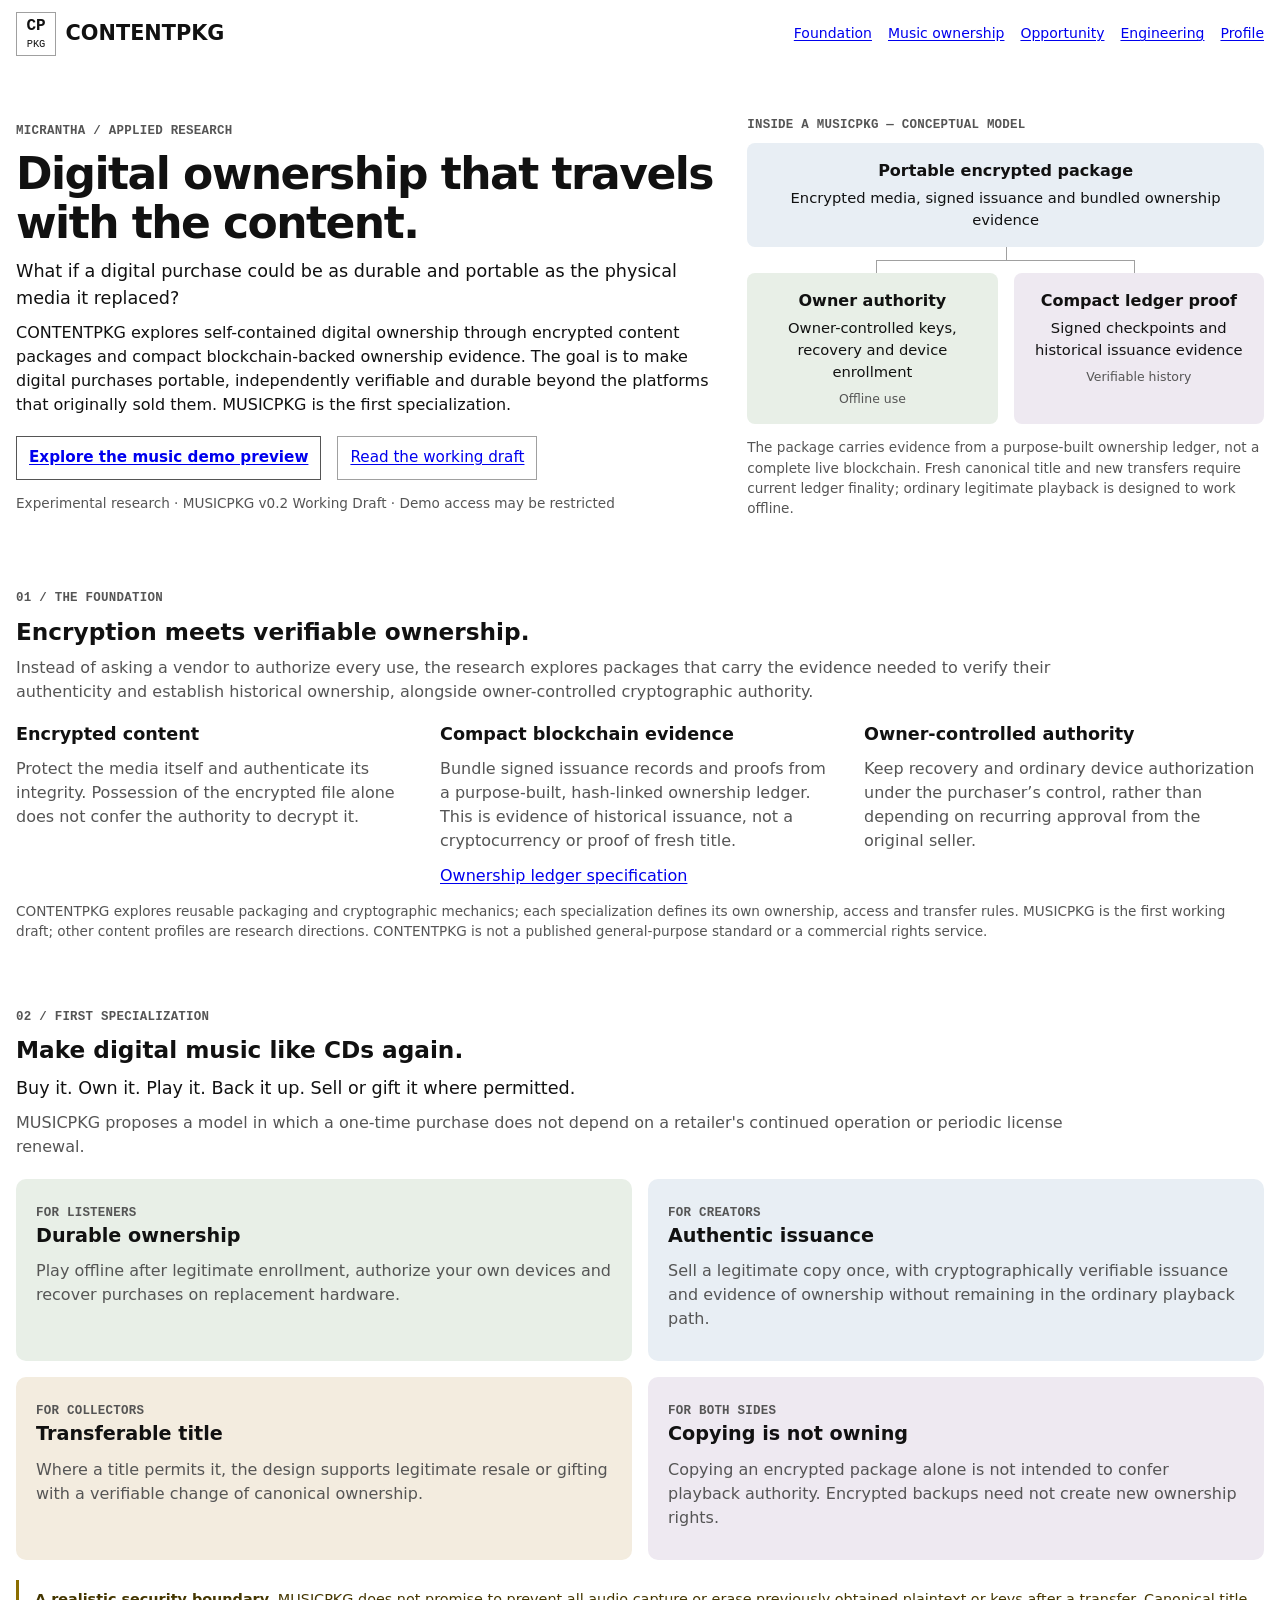
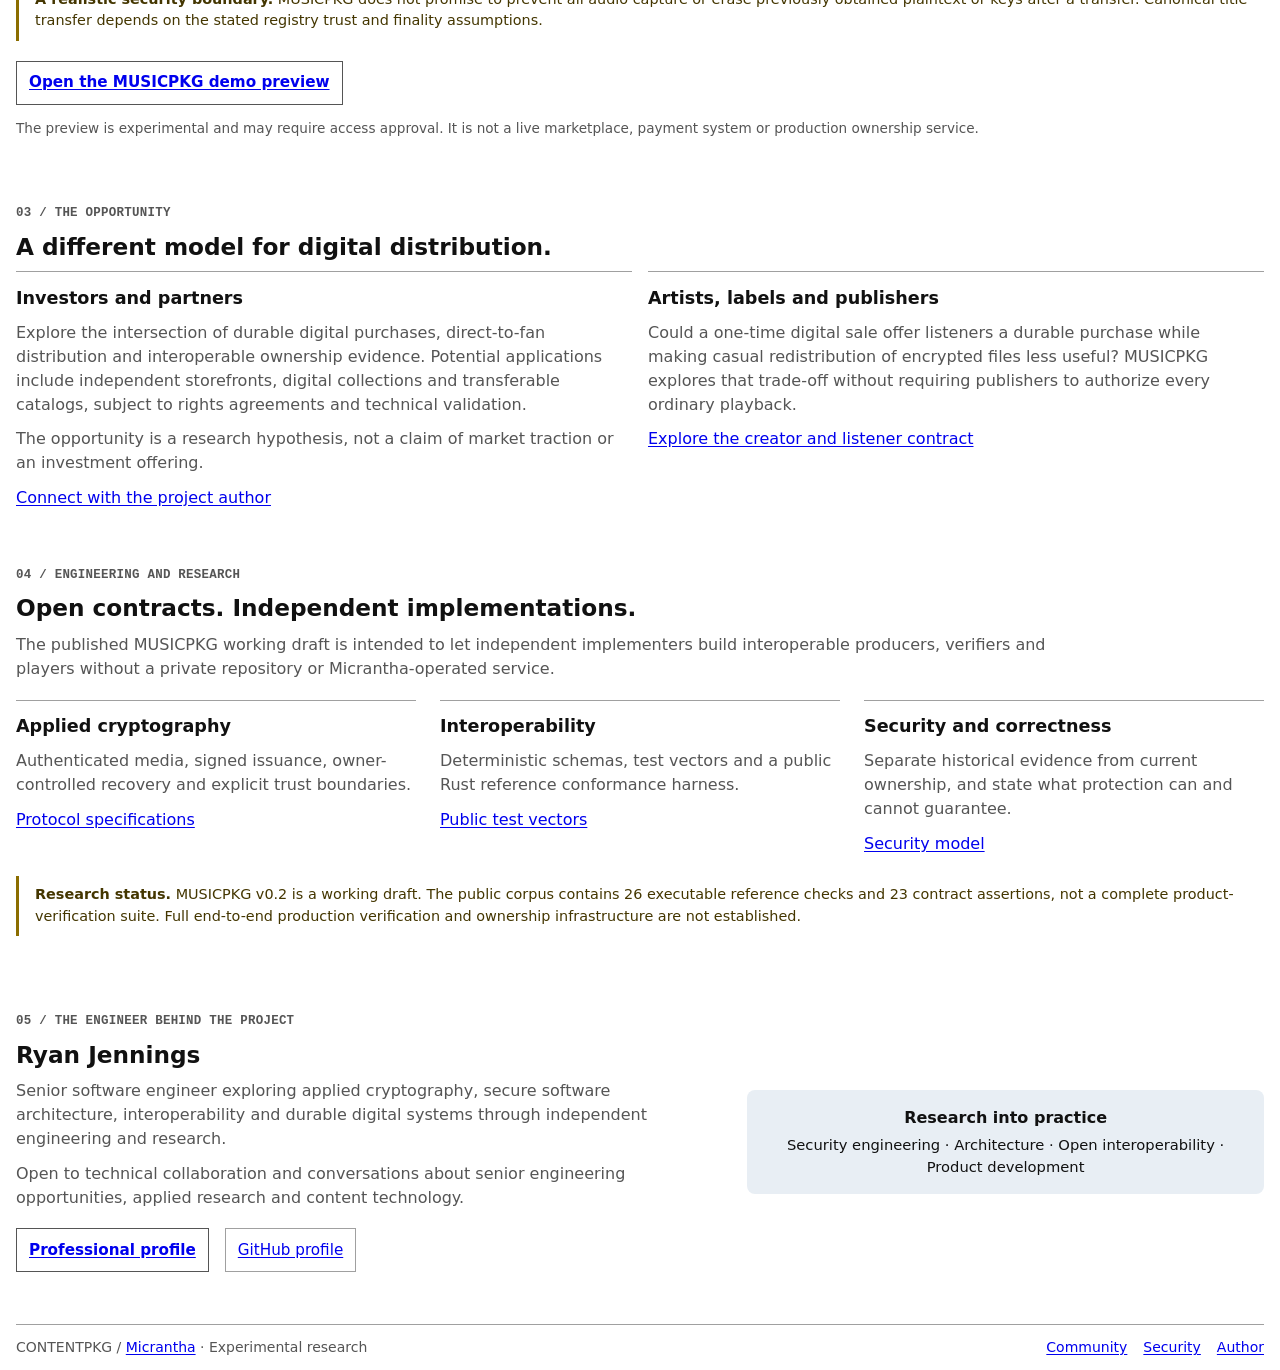
==== index.html @ 126565a9 "publish: stage exact CONTENTPKG landing page for GitHub Pages Source: 28c4b9bcbb12e19c3718804964c6e2" ====
<!doctype html>
<html lang="en" data-phyllotaxis-profile="utility" data-phyllotaxis-scheme="light">
<head>
  <!-- SPDX-License-Identifier: Apache-2.0 -->
  <meta charset="utf-8">
  <meta name="viewport" content="width=device-width, initial-scale=1">
  <meta name="theme-color" content="#ffffff">
  <meta name="description" content="CONTENTPKG explores self-contained digital ownership through encrypted content packages and compact blockchain-backed ownership evidence. MUSICPKG is its first specialization.">
  <title>CONTENTPKG — Digital ownership that travels with the content</title>
  <link rel="icon" href="favicon.svg" type="image/svg+xml">
  <link rel="stylesheet" href="style.css">
</head>
<body>
  <a class="skip" href="#main">Skip to content</a>
  <header class="wrap nav">
    <a class="brand" href="./"><span class="mark" aria-hidden="true">CP<small>PKG</small></span> CONTENTPKG</a>
    <nav aria-label="Main navigation">
      <a href="#foundation">Foundation</a>
      <a href="#music">Music ownership</a>
      <a href="#opportunity">Opportunity</a>
      <a href="#engineering">Engineering</a>
      <a href="https://ryanjennin.gs/">Profile</a>
    </nav>
  </header>
  <main id="main">
    <section class="wrap hero">
      <div>
        <p class="eyebrow">Micrantha / applied research</p>
        <h1>Digital ownership that travels with the content.</h1>
        <p class="lede">What if a digital purchase could be as durable and portable as the physical media it replaced?</p>
        <p>CONTENTPKG explores self-contained digital ownership through encrypted content packages and compact blockchain-backed ownership evidence. The goal is to make digital purchases portable, independently verifiable and durable beyond the platforms that originally sold them. MUSICPKG is the first specialization.</p>
        <div class="actions">
          <a class="button primary" href="https://demo.musicpkg.micrantha.com/">Explore the music demo preview</a>
          <a class="button" href="https://github.com/hackelia-micrantha/contentpkg-community">Read the working draft</a>
        </div>
        <p class="meta">Experimental research · MUSICPKG v0.2 Working Draft · Demo access may be restricted</p>
      </div>
      <figure class="model">
        <figcaption class="eyebrow">Inside a MUSICPKG — conceptual model</figcaption>
        <div class="node blue"><strong>Portable encrypted package</strong><span>Encrypted media, signed issuance and bundled ownership evidence</span></div>
        <div class="connector" aria-hidden="true"></div>
        <div class="model-pair">
          <div class="node green"><strong>Owner authority</strong><span>Owner-controlled keys, recovery and device enrollment</span><small>Offline use</small></div>
          <div class="node lilac"><strong>Compact ledger proof</strong><span>Signed checkpoints and historical issuance evidence</span><small>Verifiable history</small></div>
        </div>
        <p class="meta">The package carries evidence from a purpose-built ownership ledger, not a complete live blockchain. Fresh canonical title and new transfers require current ledger finality; ordinary legitimate playback is designed to work offline.</p>
      </figure>
    </section>
    <section class="wrap section" id="foundation">
      <p class="eyebrow">01 / The foundation</p>
      <h2>Encryption meets verifiable ownership.</h2>
      <p class="intro">Instead of asking a vendor to authorize every use, the research explores packages that carry the evidence needed to verify their authenticity and establish historical ownership, alongside owner-controlled cryptographic authority.</p>
      <div class="grid three">
        <article><h3>Encrypted content</h3><p>Protect the media itself and authenticate its integrity. Possession of the encrypted file alone does not confer the authority to decrypt it.</p></article>
        <article><h3>Compact blockchain evidence</h3><p>Bundle signed issuance records and proofs from a purpose-built, hash-linked ownership ledger. This is evidence of historical issuance, not a cryptocurrency or proof of fresh title.</p><a href="https://github.com/hackelia-micrantha/contentpkg-community/blob/main/spec/ledger-v0.2.md">Ownership ledger specification</a></article>
        <article><h3>Owner-controlled authority</h3><p>Keep recovery and ordinary device authorization under the purchaser’s control, rather than depending on recurring approval from the original seller.</p></article>
      </div>
      <p class="meta">CONTENTPKG explores reusable packaging and cryptographic mechanics; each specialization defines its own ownership, access and transfer rules. MUSICPKG is the first working draft; other content profiles are research directions. CONTENTPKG is not a published general-purpose standard or a commercial rights service.</p>
    </section>
    <section class="wrap section" id="music">
      <p class="eyebrow">02 / First specialization</p>
      <h2>Make digital music like CDs again.</h2>
      <p class="lede">Buy it. Own it. Play it. Back it up. Sell or gift it where permitted.</p>
      <p class="intro">MUSICPKG proposes a model in which a one-time purchase does not depend on a retailer's continued operation or periodic license renewal.</p>
      <div class="grid two">
        <article class="panel green"><span class="eyebrow">For listeners</span><h3>Durable ownership</h3><p>Play offline after legitimate enrollment, authorize your own devices and recover purchases on replacement hardware.</p></article>
        <article class="panel blue"><span class="eyebrow">For creators</span><h3>Authentic issuance</h3><p>Sell a legitimate copy once, with cryptographically verifiable issuance and evidence of ownership without remaining in the ordinary playback path.</p></article>
        <article class="panel sand"><span class="eyebrow">For collectors</span><h3>Transferable title</h3><p>Where a title permits it, the design supports legitimate resale or gifting with a verifiable change of canonical ownership.</p></article>
        <article class="panel lilac"><span class="eyebrow">For both sides</span><h3>Copying is not owning</h3><p>Copying an encrypted package alone is not intended to confer playback authority. Encrypted backups need not create new ownership rights.</p></article>
      </div>
      <div class="note"><strong>A realistic security boundary.</strong> MUSICPKG does not promise to prevent all audio capture or erase previously obtained plaintext or keys after a transfer. Canonical title transfer depends on the stated registry trust and finality assumptions.</div>
      <p><a class="button primary" href="https://demo.musicpkg.micrantha.com/">Open the MUSICPKG demo preview</a></p>
      <p class="meta">The preview is experimental and may require access approval. It is not a live marketplace, payment system or production ownership service.</p>
    </section>
    <section class="wrap section" id="opportunity">
      <p class="eyebrow">03 / The opportunity</p>
      <h2>A different model for digital distribution.</h2>
      <div class="grid two">
        <article class="edge"><h3>Investors and partners</h3><p>Explore the intersection of durable digital purchases, direct-to-fan distribution and interoperable ownership evidence. Potential applications include independent storefronts, digital collections and transferable catalogs, subject to rights agreements and technical validation.</p><p>The opportunity is a research hypothesis, not a claim of market traction or an investment offering.</p><a href="https://ryanjennin.gs/">Connect with the project author</a></article>
        <article class="edge"><h3>Artists, labels and publishers</h3><p>Could a one-time digital sale offer listeners a durable purchase while making casual redistribution of encrypted files less useful? MUSICPKG explores that trade-off without requiring publishers to authorize every ordinary playback.</p><a href="https://github.com/hackelia-micrantha/contentpkg-community/blob/main/PRODUCT.md">Explore the creator and listener contract</a></article>
      </div>
    </section>
    <section class="wrap section" id="engineering">
      <p class="eyebrow">04 / Engineering and research</p>
      <h2>Open contracts. Independent implementations.</h2>
      <p class="intro">The published MUSICPKG working draft is intended to let independent implementers build interoperable producers, verifiers and players without a private repository or Micrantha-operated service.</p>
      <div class="grid three">
        <article class="edge"><h3>Applied cryptography</h3><p>Authenticated media, signed issuance, owner-controlled recovery and explicit trust boundaries.</p><a href="https://github.com/hackelia-micrantha/contentpkg-community/tree/main/spec">Protocol specifications</a></article>
        <article class="edge"><h3>Interoperability</h3><p>Deterministic schemas, test vectors and a public Rust reference conformance harness.</p><a href="https://github.com/hackelia-micrantha/contentpkg-community/tree/main/test-vectors">Public test vectors</a></article>
        <article class="edge"><h3>Security and correctness</h3><p>Separate historical evidence from current ownership, and state what protection can and cannot guarantee.</p><a href="https://github.com/hackelia-micrantha/contentpkg-community/blob/main/SECURITY.md">Security model</a></article>
      </div>
      <div class="note"><strong>Research status.</strong> MUSICPKG v0.2 is a working draft. The public corpus contains 26 executable reference checks and 23 contract assertions, not a complete product-verification suite. Full end-to-end production verification and ownership infrastructure are not established.</div>
    </section>
    <section class="wrap section about" id="about">
      <div>
        <p class="eyebrow">05 / The engineer behind the project</p>
        <h2>Ryan Jennings</h2>
        <p>Senior software engineer exploring applied cryptography, secure software architecture, interoperability and durable digital systems through independent engineering and research.</p>
        <p>Open to technical collaboration and conversations about senior engineering opportunities, applied research and content technology.</p>
        <div class="actions"><a class="button primary" href="https://ryanjennin.gs/">Professional profile</a><a class="button" href="https://github.com/ryjen">GitHub profile</a></div>
      </div>
      <div class="node blue"><strong>Research into practice</strong><span>Security engineering · Architecture · Open interoperability · Product development</span></div>
    </section>
  </main>
  <footer class="wrap footer">
    <p>CONTENTPKG / <a href="https://micrantha.com/">Micrantha</a> · Experimental research</p>
    <nav aria-label="Footer navigation"><a href="https://github.com/hackelia-micrantha/contentpkg-community">Community</a><a href="https://github.com/hackelia-micrantha/contentpkg-community/blob/main/SECURITY.md">Security</a><a href="https://ryanjennin.gs/">Author</a></nav>
  </footer>
</body>
</html>
---- style.css ----
/* SPDX-License-Identifier: Apache-2.0 */
:root {
  color-scheme: light;
  --canvas: #fff;
  --ink: #111;
  --muted: #555;
  --border: #a0a0a0;
  --link: #0000ee;
  --visited: #551a8b;
  --green: #e8efe7;
  --blue: #e8eef4;
  --sand: #f3ecdf;
  --lilac: #eee9f1;
  font-family: system-ui, -apple-system, BlinkMacSystemFont, "Segoe UI", sans-serif;
  line-height: 1.5;
  color: var(--ink);
  background: var(--canvas);
}
* { box-sizing: border-box; }
body { margin: 0; }
a { color: var(--link); text-underline-offset: .15em; overflow-wrap: anywhere; }
a:visited { color: var(--visited); }
a:hover { text-decoration-thickness: 2px; }
a:focus-visible { outline: 3px solid var(--ink); outline-offset: 3px; }
.skip { position: absolute; top: .5rem; left: 1rem; padding: .5rem; background: var(--canvas); transform: translateY(-200%); }
.skip:focus { transform: none; }
.wrap { width: min(82rem, calc(100% - 2rem)); margin-inline: auto; }
.nav, .footer { display: flex; align-items: center; justify-content: space-between; flex-wrap: wrap; gap: .8rem 1.5rem; padding-block: .75rem; }
nav, .actions { display: flex; flex-wrap: wrap; gap: .65rem 1rem; align-items: center; }
nav { font-size: .875rem; }
.brand { display: inline-flex; gap: .6rem; align-items: center; font-size: 1.3rem; font-weight: 700; color: var(--ink); text-decoration: none; }
.brand:visited { color: var(--ink); }
.mark { border: 1px solid var(--border); padding: .3rem; text-align: center; min-width: 2.5rem; font: 700 1rem/1.1 ui-monospace, monospace; }
.mark small { display: block; font-size: .65rem; font-weight: 400; margin-top: .2rem; }
.hero, .about { display: grid; grid-template-columns: minmax(0, 1.15fr) minmax(0, .85fr); align-items: center; gap: 2rem; }
.hero { padding-block: 3rem 2rem; }
.section { padding-block: 1.75rem; }
h1, h2, h3, p { margin: 0 0 .65rem; }
h1 { font-size: clamp(1.75rem, 4vw, 2.75rem); line-height: 1.12; letter-spacing: -.035em; }
h2 { font-size: 1.45rem; line-height: 1.25; }
h3 { font-size: 1.1rem; line-height: 1.35; }
.eyebrow { font: 600 .78rem/1.5 ui-monospace, SFMono-Regular, Menlo, monospace; text-transform: uppercase; color: var(--muted); margin-bottom: .55rem; letter-spacing: .02em; }
.lede { font-size: 1.1rem; max-width: 44rem; }
.intro { color: var(--muted); max-width: 66rem; margin-bottom: 1.2rem; }
.meta { color: var(--muted); font-size: .85rem; margin-top: .8rem; }
.actions { margin-top: 1.15rem; }
.button { display: inline-flex; align-items: center; min-height: 44px; border: 1px solid var(--border); background: var(--canvas); padding: .4rem .75rem; font-size: .95rem; }
.primary { border-color: var(--muted); font-weight: 700; }
.model { margin: 0; min-width: 0; }
.node { text-align: center; padding: 1rem .7rem; border-radius: 8px; overflow-wrap: anywhere; }
.node strong, .node span, .node small { display: block; }
.node span { margin-top: .25rem; font-size: .92rem; }
.node small { margin-top: .4rem; color: var(--muted); font-size: .78rem; }
.connector { height: 1.6rem; position: relative; }
.connector::before { content: ""; position: absolute; left: 50%; height: 50%; border-left: 1px solid var(--border); }
.connector::after { content: ""; position: absolute; top: 50%; bottom: 0; left: 25%; right: 25%; border: 1px solid var(--border); border-bottom: 0; }
.model-pair, .grid { display: grid; gap: 1rem; }
.model-pair, .two { grid-template-columns: repeat(2, minmax(0, 1fr)); }
.three { grid-template-columns: repeat(3, minmax(0, 1fr)); gap: 1.5rem; }
.grid article { min-width: 0; }
.grid p, .about p { color: var(--muted); }
.green { background: var(--green); }
.blue { background: var(--blue); }
.sand { background: var(--sand); }
.lilac { background: var(--lilac); }
.panel { padding: 1.25rem; border-radius: 10px; }
.panel h3 { font-size: 1.2rem; }
.edge { border-top: 1px solid var(--border); padding-top: .9rem; }
.note { border-left: 3px solid #8b6d00; padding: .55rem 1rem; margin: 1.25rem 0; color: #443600; font-size: .9rem; }
.footer { border-top: 1px solid var(--border); font-size: .875rem; color: var(--muted); margin-top: 1.5rem; }
.footer p { margin: 0; }
@media (max-width: 760px) {
  .hero, .about, .three, .two { grid-template-columns: 1fr; }
  .hero { padding-block: 1.75rem; gap: 1.25rem; }
  .section { padding-block: 1.2rem; }
  .nav { align-items: flex-start; }
}
@media (max-width: 340px) {
  .model-pair { grid-template-columns: 1fr; }
  .connector { display: none; }
}
@media (forced-colors: active) {
  .node, .panel { border: 1px solid CanvasText; }
}
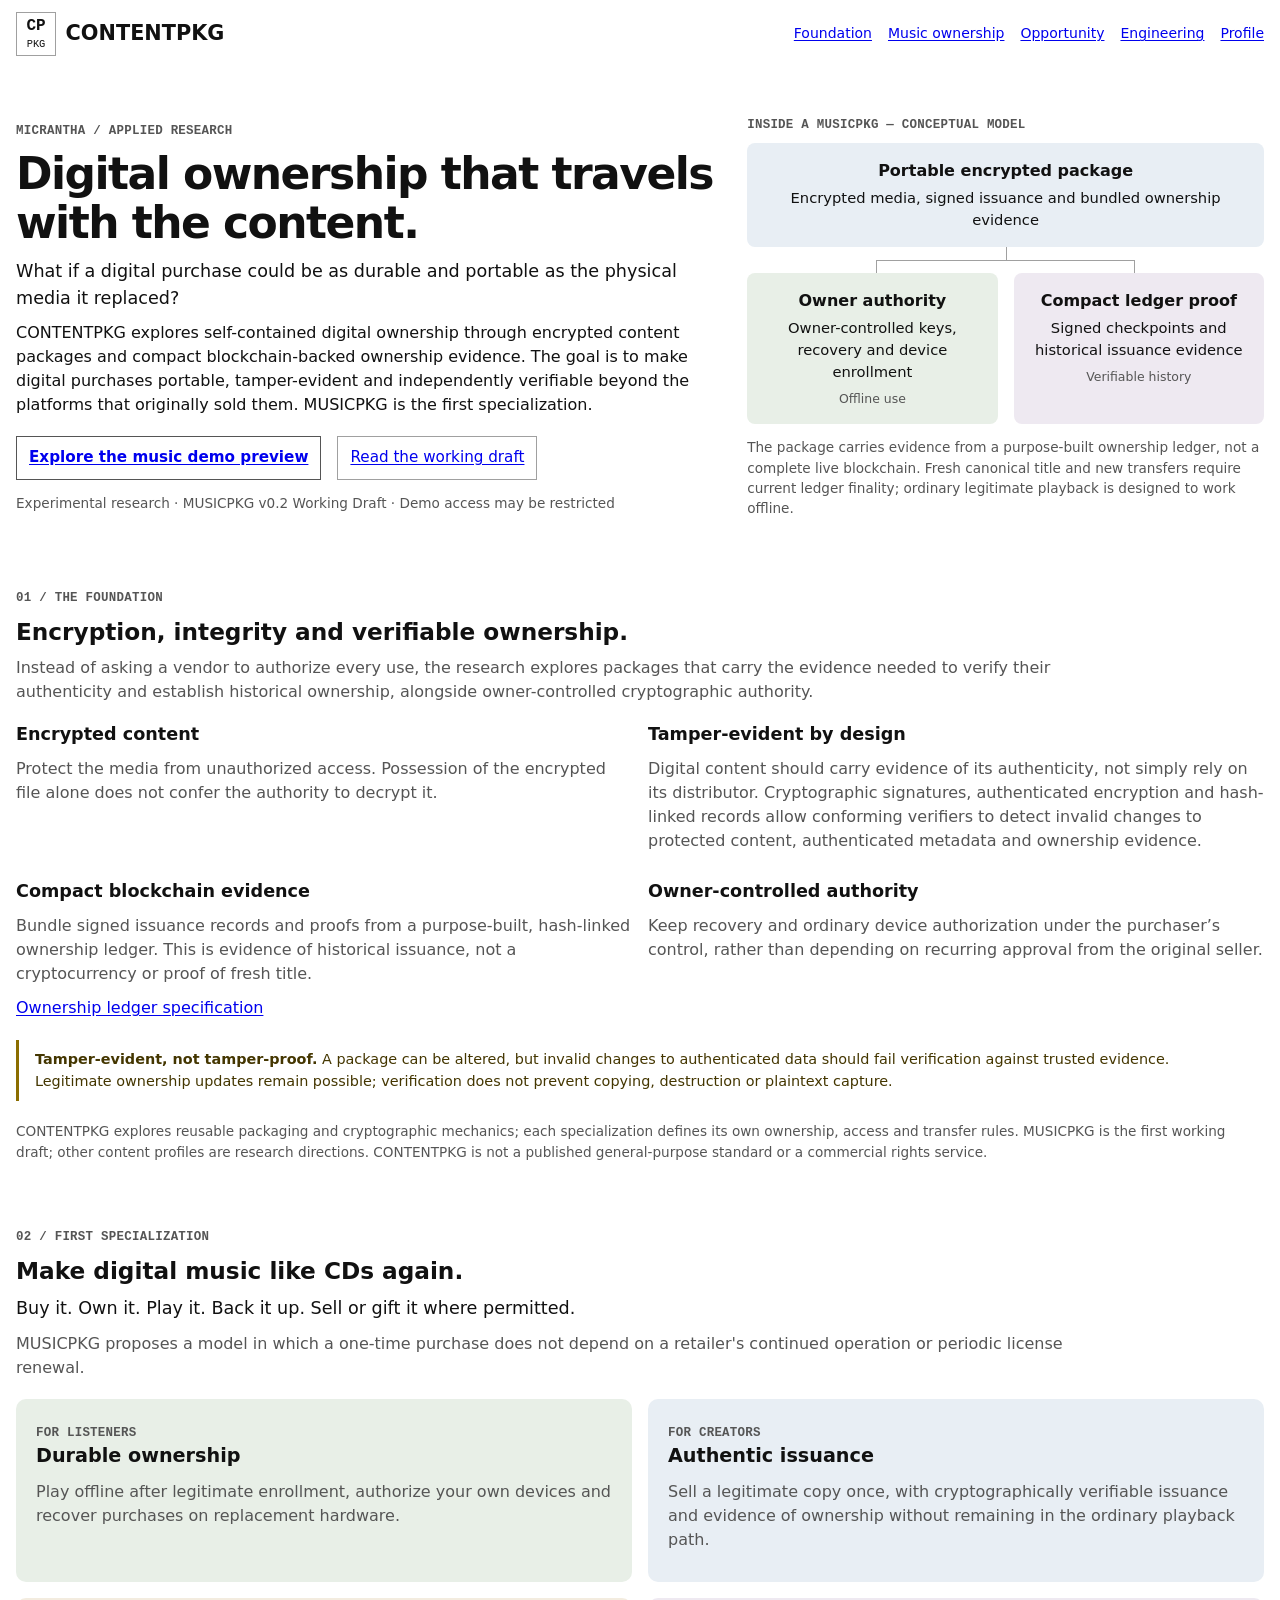
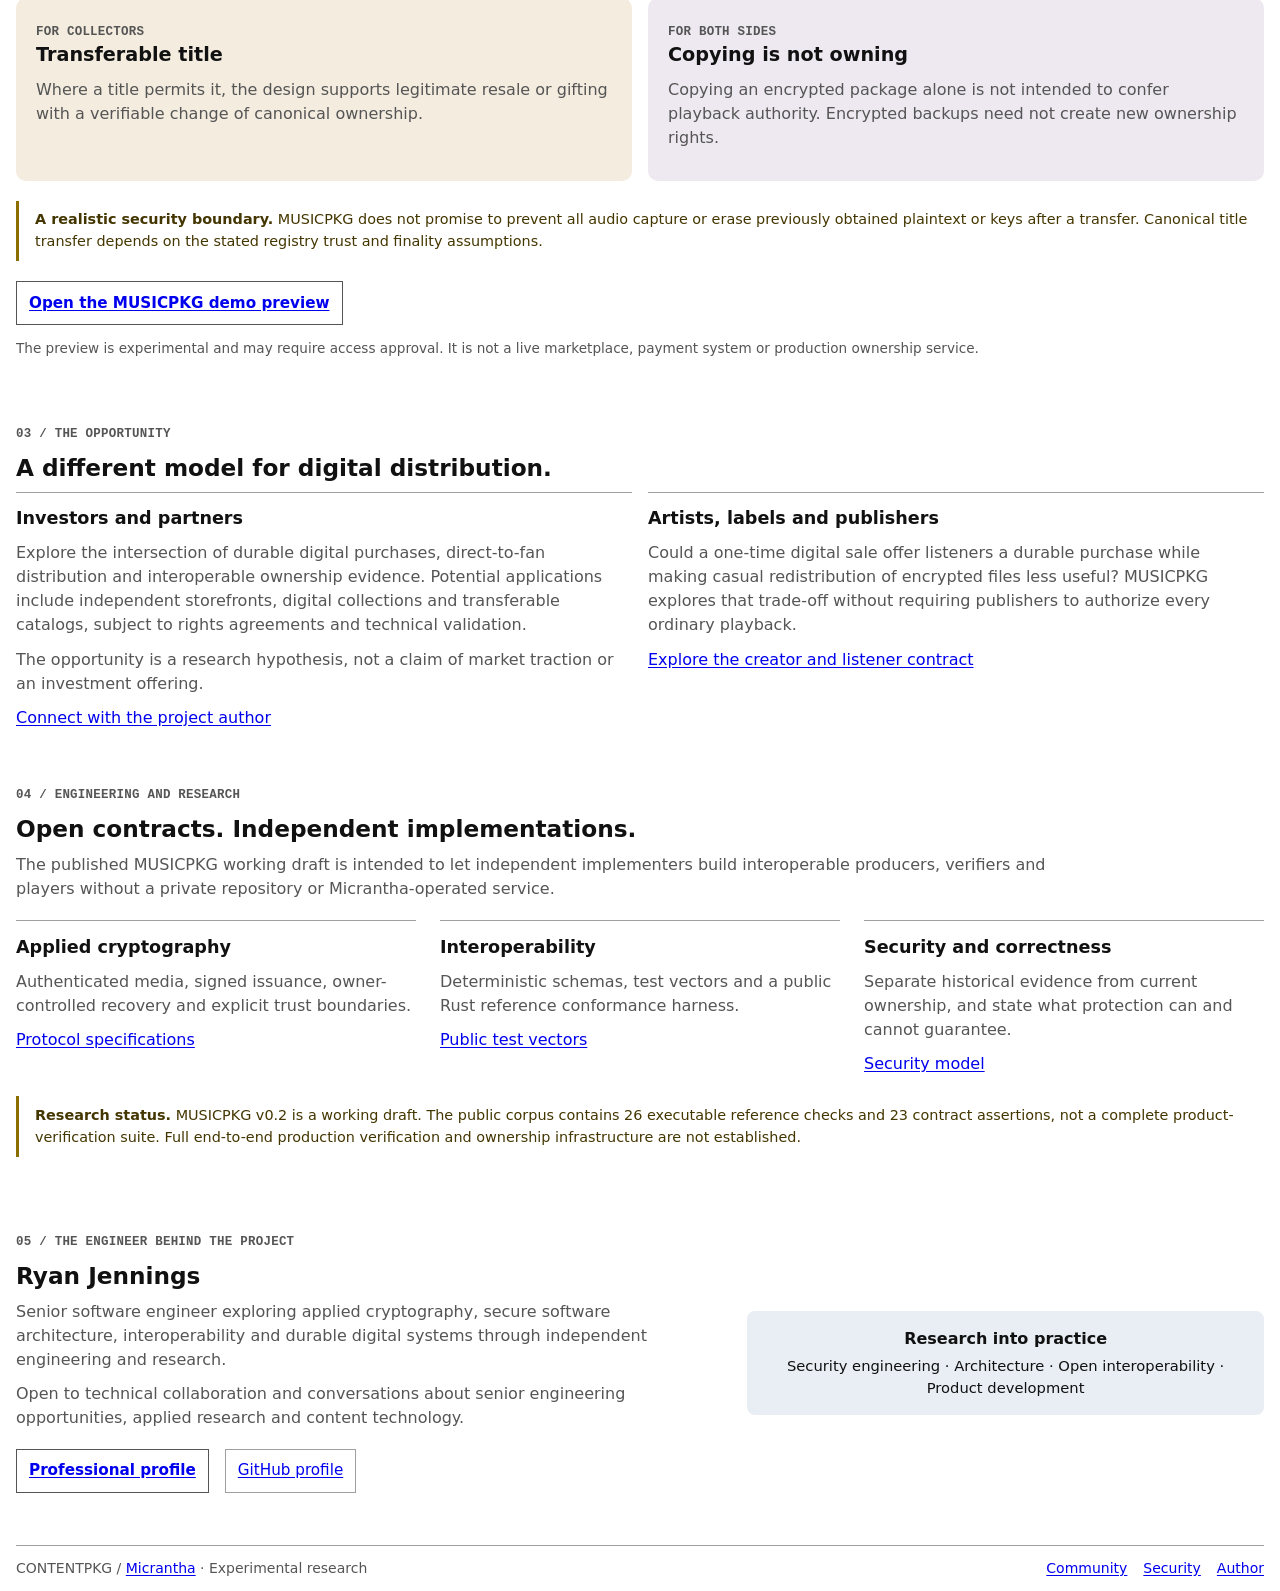
==== commit ac9dc912: "publish(pages): refresh reviewed tamper-evidence copy Source: a4fb31564064b4362264678fc46799acdcc01f" ====
--- a/index.html
+++ b/index.html
@@ -28,7 +28,7 @@
         <p class="eyebrow">Micrantha / applied research</p>
         <h1>Digital ownership that travels with the content.</h1>
         <p class="lede">What if a digital purchase could be as durable and portable as the physical media it replaced?</p>
-        <p>CONTENTPKG explores self-contained digital ownership through encrypted content packages and compact blockchain-backed ownership evidence. The goal is to make digital purchases portable, independently verifiable and durable beyond the platforms that originally sold them. MUSICPKG is the first specialization.</p>
+        <p>CONTENTPKG explores self-contained digital ownership through encrypted content packages and compact blockchain-backed ownership evidence. The goal is to make digital purchases portable, tamper-evident and independently verifiable beyond the platforms that originally sold them. MUSICPKG is the first specialization.</p>
         <div class="actions">
           <a class="button primary" href="https://demo.musicpkg.micrantha.com/">Explore the music demo preview</a>
           <a class="button" href="https://github.com/hackelia-micrantha/contentpkg-community">Read the working draft</a>
@@ -48,13 +48,15 @@
     </section>
     <section class="wrap section" id="foundation">
       <p class="eyebrow">01 / The foundation</p>
-      <h2>Encryption meets verifiable ownership.</h2>
+      <h2>Encryption, integrity and verifiable ownership.</h2>
       <p class="intro">Instead of asking a vendor to authorize every use, the research explores packages that carry the evidence needed to verify their authenticity and establish historical ownership, alongside owner-controlled cryptographic authority.</p>
-      <div class="grid three">
-        <article><h3>Encrypted content</h3><p>Protect the media itself and authenticate its integrity. Possession of the encrypted file alone does not confer the authority to decrypt it.</p></article>
+      <div class="grid two">
+        <article><h3>Encrypted content</h3><p>Protect the media from unauthorized access. Possession of the encrypted file alone does not confer the authority to decrypt it.</p></article>
+        <article><h3>Tamper-evident by design</h3><p>Digital content should carry evidence of its authenticity, not simply rely on its distributor. Cryptographic signatures, authenticated encryption and hash-linked records allow conforming verifiers to detect invalid changes to protected content, authenticated metadata and ownership evidence.</p></article>
         <article><h3>Compact blockchain evidence</h3><p>Bundle signed issuance records and proofs from a purpose-built, hash-linked ownership ledger. This is evidence of historical issuance, not a cryptocurrency or proof of fresh title.</p><a href="https://github.com/hackelia-micrantha/contentpkg-community/blob/main/spec/ledger-v0.2.md">Ownership ledger specification</a></article>
         <article><h3>Owner-controlled authority</h3><p>Keep recovery and ordinary device authorization under the purchaser’s control, rather than depending on recurring approval from the original seller.</p></article>
       </div>
+      <div class="note"><strong>Tamper-evident, not tamper-proof.</strong> A package can be altered, but invalid changes to authenticated data should fail verification against trusted evidence. Legitimate ownership updates remain possible; verification does not prevent copying, destruction or plaintext capture.</div>
       <p class="meta">CONTENTPKG explores reusable packaging and cryptographic mechanics; each specialization defines its own ownership, access and transfer rules. MUSICPKG is the first working draft; other content profiles are research directions. CONTENTPKG is not a published general-purpose standard or a commercial rights service.</p>
     </section>
     <section class="wrap section" id="music">
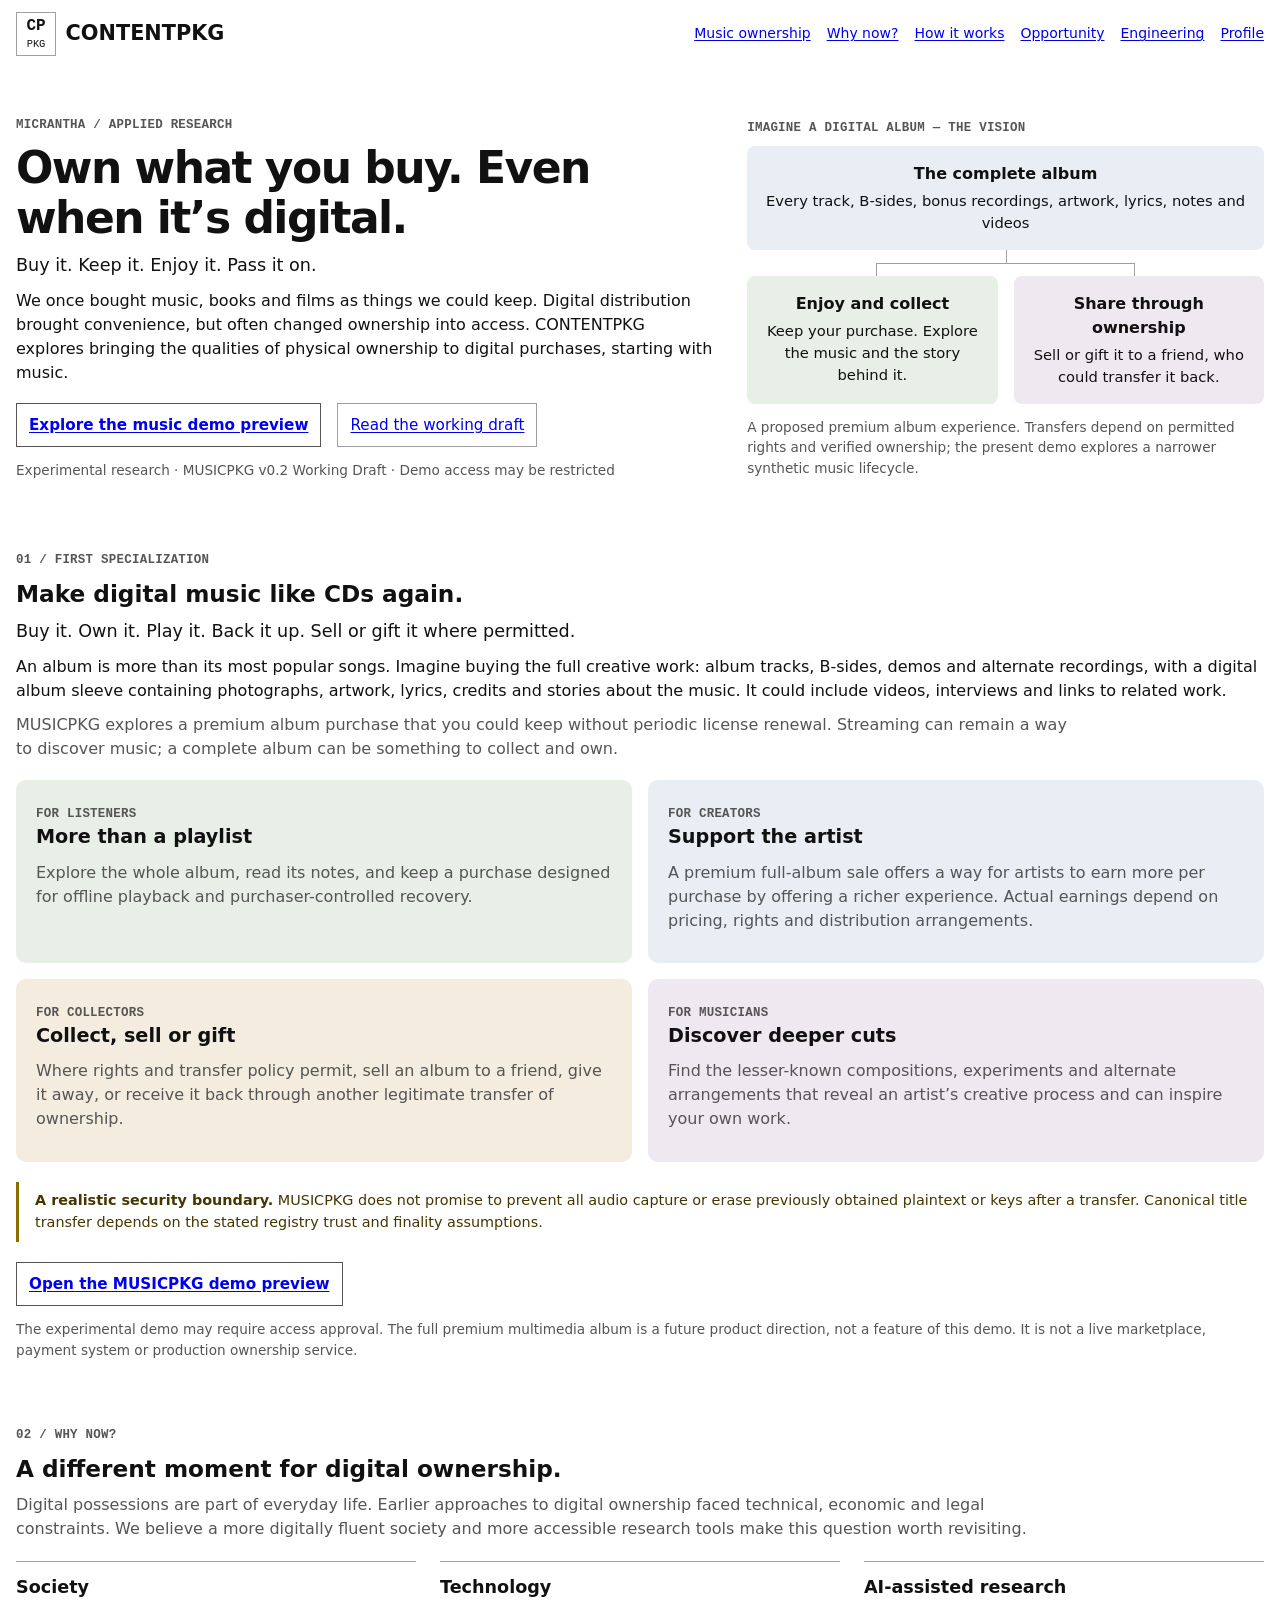
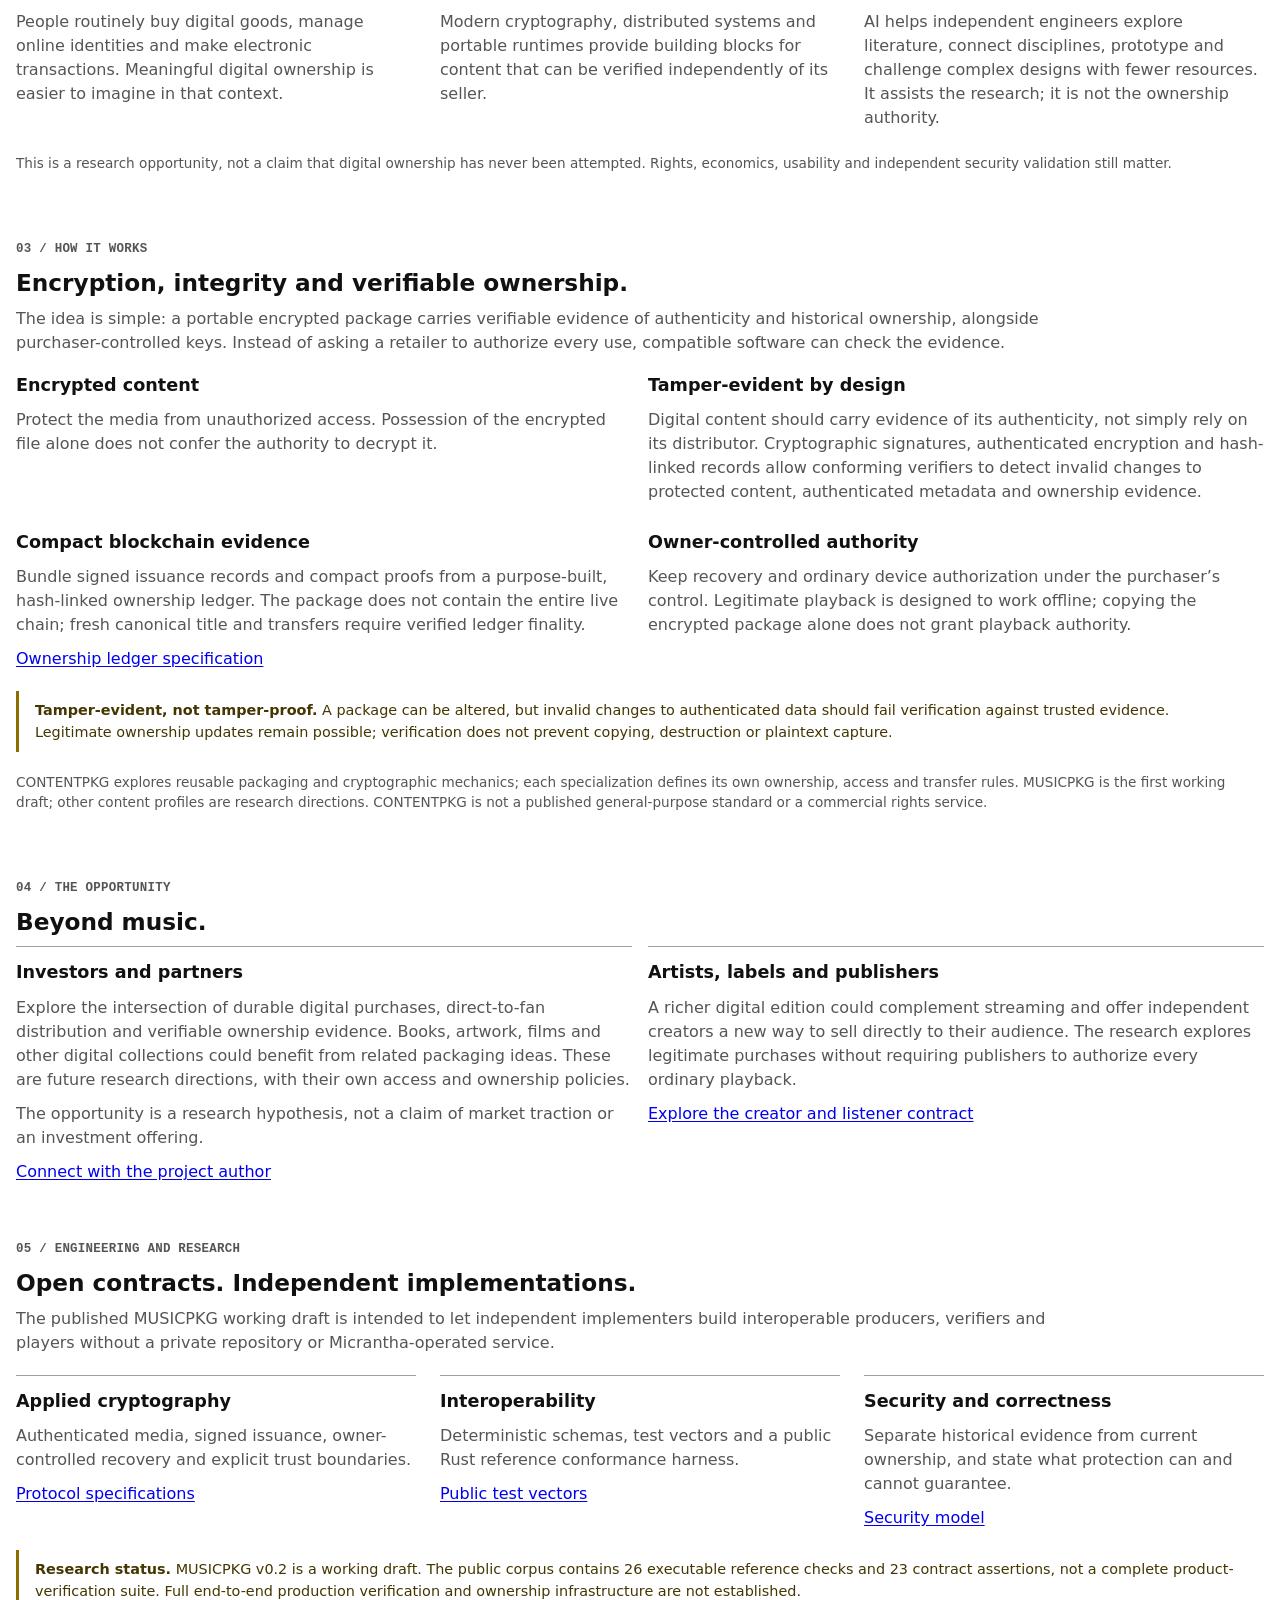
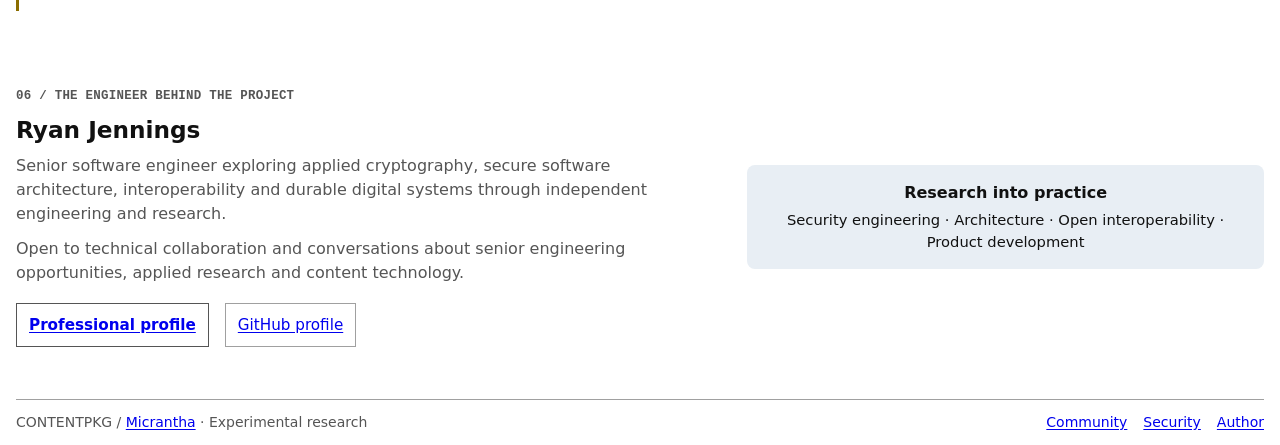
==== commit 041fda38: "publish(pages): sync merged album-centric landing page Source main: 49469fb2e08f33a2fe9cbeb76c23dc18" ====
--- a/index.html
+++ b/index.html
@@ -5,8 +5,8 @@
   <meta charset="utf-8">
   <meta name="viewport" content="width=device-width, initial-scale=1">
   <meta name="theme-color" content="#ffffff">
-  <meta name="description" content="CONTENTPKG explores self-contained digital ownership through encrypted content packages and compact blockchain-backed ownership evidence. MUSICPKG is its first specialization.">
-  <title>CONTENTPKG — Digital ownership that travels with the content</title>
+  <meta name="description" content="CONTENTPKG explores how to own what you buy, even when it is digital. MUSICPKG reimagines the album as a complete, collectible artistic experience.">
+  <title>CONTENTPKG — Own what you buy, even when it is digital</title>
   <link rel="icon" href="favicon.svg" type="image/svg+xml">
   <link rel="stylesheet" href="style.css">
 </head>
@@ -15,8 +15,9 @@
   <header class="wrap nav">
     <a class="brand" href="./"><span class="mark" aria-hidden="true">CP<small>PKG</small></span> CONTENTPKG</a>
     <nav aria-label="Main navigation">
-      <a href="#foundation">Foundation</a>
       <a href="#music">Music ownership</a>
+      <a href="#why-now">Why now?</a>
+      <a href="#foundation">How it works</a>
       <a href="#opportunity">Opportunity</a>
       <a href="#engineering">Engineering</a>
       <a href="https://ryanjennin.gs/">Profile</a>
@@ -26,9 +27,9 @@
     <section class="wrap hero">
       <div>
         <p class="eyebrow">Micrantha / applied research</p>
-        <h1>Digital ownership that travels with the content.</h1>
-        <p class="lede">What if a digital purchase could be as durable and portable as the physical media it replaced?</p>
-        <p>CONTENTPKG explores self-contained digital ownership through encrypted content packages and compact blockchain-backed ownership evidence. The goal is to make digital purchases portable, tamper-evident and independently verifiable beyond the platforms that originally sold them. MUSICPKG is the first specialization.</p>
+        <h1>Own what you buy. Even when it’s digital.</h1>
+        <p class="lede">Buy it. Keep it. Enjoy it. Pass it on.</p>
+        <p>We once bought music, books and films as things we could keep. Digital distribution brought convenience, but often changed ownership into access. CONTENTPKG explores bringing the qualities of physical ownership to digital purchases, starting with music.</p>
         <div class="actions">
           <a class="button primary" href="https://demo.musicpkg.micrantha.com/">Explore the music demo preview</a>
           <a class="button" href="https://github.com/hackelia-micrantha/contentpkg-community">Read the working draft</a>
@@ -36,54 +37,66 @@
         <p class="meta">Experimental research · MUSICPKG v0.2 Working Draft · Demo access may be restricted</p>
       </div>
       <figure class="model">
-        <figcaption class="eyebrow">Inside a MUSICPKG — conceptual model</figcaption>
-        <div class="node blue"><strong>Portable encrypted package</strong><span>Encrypted media, signed issuance and bundled ownership evidence</span></div>
+        <figcaption class="eyebrow">Imagine a digital album — the vision</figcaption>
+        <div class="node blue"><strong>The complete album</strong><span>Every track, B-sides, bonus recordings, artwork, lyrics, notes and videos</span></div>
         <div class="connector" aria-hidden="true"></div>
         <div class="model-pair">
-          <div class="node green"><strong>Owner authority</strong><span>Owner-controlled keys, recovery and device enrollment</span><small>Offline use</small></div>
-          <div class="node lilac"><strong>Compact ledger proof</strong><span>Signed checkpoints and historical issuance evidence</span><small>Verifiable history</small></div>
+          <div class="node green"><strong>Enjoy and collect</strong><span>Keep your purchase. Explore the music and the story behind it.</span></div>
+          <div class="node lilac"><strong>Share through ownership</strong><span>Sell or gift it to a friend, who could transfer it back.</span></div>
         </div>
-        <p class="meta">The package carries evidence from a purpose-built ownership ledger, not a complete live blockchain. Fresh canonical title and new transfers require current ledger finality; ordinary legitimate playback is designed to work offline.</p>
+        <p class="meta">A proposed premium album experience. Transfers depend on permitted rights and verified ownership; the present demo explores a narrower synthetic music lifecycle.</p>
       </figure>
     </section>
+    <section class="wrap section" id="music">
+      <p class="eyebrow">01 / First specialization</p>
+      <h2>Make digital music like CDs again.</h2>
+      <p class="lede">Buy it. Own it. Play it. Back it up. Sell or gift it where permitted.</p>
+      <p>An album is more than its most popular songs. Imagine buying the full creative work: album tracks, B-sides, demos and alternate recordings, with a digital album sleeve containing photographs, artwork, lyrics, credits and stories about the music. It could include videos, interviews and links to related work.</p>
+      <p class="intro">MUSICPKG explores a premium album purchase that you could keep without periodic license renewal. Streaming can remain a way to discover music; a complete album can be something to collect and own.</p>
+      <div class="grid two">
+        <article class="panel green"><span class="eyebrow">For listeners</span><h3>More than a playlist</h3><p>Explore the whole album, read its notes, and keep a purchase designed for offline playback and purchaser-controlled recovery.</p></article>
+        <article class="panel blue"><span class="eyebrow">For creators</span><h3>Support the artist</h3><p>A premium full-album sale offers a way for artists to earn more per purchase by offering a richer experience. Actual earnings depend on pricing, rights and distribution arrangements.</p></article>
+        <article class="panel sand"><span class="eyebrow">For collectors</span><h3>Collect, sell or gift</h3><p>Where rights and transfer policy permit, sell an album to a friend, give it away, or receive it back through another legitimate transfer of ownership.</p></article>
+        <article class="panel lilac"><span class="eyebrow">For musicians</span><h3>Discover deeper cuts</h3><p>Find the lesser-known compositions, experiments and alternate arrangements that reveal an artist’s creative process and can inspire your own work.</p></article>
+      </div>
+      <div class="note"><strong>A realistic security boundary.</strong> MUSICPKG does not promise to prevent all audio capture or erase previously obtained plaintext or keys after a transfer. Canonical title transfer depends on the stated registry trust and finality assumptions.</div>
+      <p><a class="button primary" href="https://demo.musicpkg.micrantha.com/">Open the MUSICPKG demo preview</a></p>
+      <p class="meta">The experimental demo may require access approval. The full premium multimedia album is a future product direction, not a feature of this demo. It is not a live marketplace, payment system or production ownership service.</p>
+    </section>
+    <section class="wrap section" id="why-now">
+      <p class="eyebrow">02 / Why now?</p>
+      <h2>A different moment for digital ownership.</h2>
+      <p class="intro">Digital possessions are part of everyday life. Earlier approaches to digital ownership faced technical, economic and legal constraints. We believe a more digitally fluent society and more accessible research tools make this question worth revisiting.</p>
+      <div class="grid three">
+        <article class="edge"><h3>Society</h3><p>People routinely buy digital goods, manage online identities and make electronic transactions. Meaningful digital ownership is easier to imagine in that context.</p></article>
+        <article class="edge"><h3>Technology</h3><p>Modern cryptography, distributed systems and portable runtimes provide building blocks for content that can be verified independently of its seller.</p></article>
+        <article class="edge"><h3>AI-assisted research</h3><p>AI helps independent engineers explore literature, connect disciplines, prototype and challenge complex designs with fewer resources. It assists the research; it is not the ownership authority.</p></article>
+      </div>
+      <p class="meta">This is a research opportunity, not a claim that digital ownership has never been attempted. Rights, economics, usability and independent security validation still matter.</p>
+    </section>
     <section class="wrap section" id="foundation">
-      <p class="eyebrow">01 / The foundation</p>
+      <p class="eyebrow">03 / How it works</p>
       <h2>Encryption, integrity and verifiable ownership.</h2>
-      <p class="intro">Instead of asking a vendor to authorize every use, the research explores packages that carry the evidence needed to verify their authenticity and establish historical ownership, alongside owner-controlled cryptographic authority.</p>
+      <p class="intro">The idea is simple: a portable encrypted package carries verifiable evidence of authenticity and historical ownership, alongside purchaser-controlled keys. Instead of asking a retailer to authorize every use, compatible software can check the evidence.</p>
       <div class="grid two">
         <article><h3>Encrypted content</h3><p>Protect the media from unauthorized access. Possession of the encrypted file alone does not confer the authority to decrypt it.</p></article>
         <article><h3>Tamper-evident by design</h3><p>Digital content should carry evidence of its authenticity, not simply rely on its distributor. Cryptographic signatures, authenticated encryption and hash-linked records allow conforming verifiers to detect invalid changes to protected content, authenticated metadata and ownership evidence.</p></article>
-        <article><h3>Compact blockchain evidence</h3><p>Bundle signed issuance records and proofs from a purpose-built, hash-linked ownership ledger. This is evidence of historical issuance, not a cryptocurrency or proof of fresh title.</p><a href="https://github.com/hackelia-micrantha/contentpkg-community/blob/main/spec/ledger-v0.2.md">Ownership ledger specification</a></article>
-        <article><h3>Owner-controlled authority</h3><p>Keep recovery and ordinary device authorization under the purchaser’s control, rather than depending on recurring approval from the original seller.</p></article>
+        <article><h3>Compact blockchain evidence</h3><p>Bundle signed issuance records and compact proofs from a purpose-built, hash-linked ownership ledger. The package does not contain the entire live chain; fresh canonical title and transfers require verified ledger finality.</p><a href="https://github.com/hackelia-micrantha/contentpkg-community/blob/main/spec/ledger-v0.2.md">Ownership ledger specification</a></article>
+        <article><h3>Owner-controlled authority</h3><p>Keep recovery and ordinary device authorization under the purchaser’s control. Legitimate playback is designed to work offline; copying the encrypted package alone does not grant playback authority.</p></article>
       </div>
       <div class="note"><strong>Tamper-evident, not tamper-proof.</strong> A package can be altered, but invalid changes to authenticated data should fail verification against trusted evidence. Legitimate ownership updates remain possible; verification does not prevent copying, destruction or plaintext capture.</div>
       <p class="meta">CONTENTPKG explores reusable packaging and cryptographic mechanics; each specialization defines its own ownership, access and transfer rules. MUSICPKG is the first working draft; other content profiles are research directions. CONTENTPKG is not a published general-purpose standard or a commercial rights service.</p>
     </section>
-    <section class="wrap section" id="music">
-      <p class="eyebrow">02 / First specialization</p>
-      <h2>Make digital music like CDs again.</h2>
-      <p class="lede">Buy it. Own it. Play it. Back it up. Sell or gift it where permitted.</p>
-      <p class="intro">MUSICPKG proposes a model in which a one-time purchase does not depend on a retailer's continued operation or periodic license renewal.</p>
+    <section class="wrap section" id="opportunity">
+      <p class="eyebrow">04 / The opportunity</p>
+      <h2>Beyond music.</h2>
       <div class="grid two">
-        <article class="panel green"><span class="eyebrow">For listeners</span><h3>Durable ownership</h3><p>Play offline after legitimate enrollment, authorize your own devices and recover purchases on replacement hardware.</p></article>
-        <article class="panel blue"><span class="eyebrow">For creators</span><h3>Authentic issuance</h3><p>Sell a legitimate copy once, with cryptographically verifiable issuance and evidence of ownership without remaining in the ordinary playback path.</p></article>
-        <article class="panel sand"><span class="eyebrow">For collectors</span><h3>Transferable title</h3><p>Where a title permits it, the design supports legitimate resale or gifting with a verifiable change of canonical ownership.</p></article>
-        <article class="panel lilac"><span class="eyebrow">For both sides</span><h3>Copying is not owning</h3><p>Copying an encrypted package alone is not intended to confer playback authority. Encrypted backups need not create new ownership rights.</p></article>
-      </div>
-      <div class="note"><strong>A realistic security boundary.</strong> MUSICPKG does not promise to prevent all audio capture or erase previously obtained plaintext or keys after a transfer. Canonical title transfer depends on the stated registry trust and finality assumptions.</div>
-      <p><a class="button primary" href="https://demo.musicpkg.micrantha.com/">Open the MUSICPKG demo preview</a></p>
-      <p class="meta">The preview is experimental and may require access approval. It is not a live marketplace, payment system or production ownership service.</p>
-    </section>
-    <section class="wrap section" id="opportunity">
-      <p class="eyebrow">03 / The opportunity</p>
-      <h2>A different model for digital distribution.</h2>
-      <div class="grid two">
-        <article class="edge"><h3>Investors and partners</h3><p>Explore the intersection of durable digital purchases, direct-to-fan distribution and interoperable ownership evidence. Potential applications include independent storefronts, digital collections and transferable catalogs, subject to rights agreements and technical validation.</p><p>The opportunity is a research hypothesis, not a claim of market traction or an investment offering.</p><a href="https://ryanjennin.gs/">Connect with the project author</a></article>
-        <article class="edge"><h3>Artists, labels and publishers</h3><p>Could a one-time digital sale offer listeners a durable purchase while making casual redistribution of encrypted files less useful? MUSICPKG explores that trade-off without requiring publishers to authorize every ordinary playback.</p><a href="https://github.com/hackelia-micrantha/contentpkg-community/blob/main/PRODUCT.md">Explore the creator and listener contract</a></article>
+        <article class="edge"><h3>Investors and partners</h3><p>Explore the intersection of durable digital purchases, direct-to-fan distribution and verifiable ownership evidence. Books, artwork, films and other digital collections could benefit from related packaging ideas. These are future research directions, with their own access and ownership policies.</p><p>The opportunity is a research hypothesis, not a claim of market traction or an investment offering.</p><a href="https://ryanjennin.gs/">Connect with the project author</a></article>
+        <article class="edge"><h3>Artists, labels and publishers</h3><p>A richer digital edition could complement streaming and offer independent creators a new way to sell directly to their audience. The research explores legitimate purchases without requiring publishers to authorize every ordinary playback.</p><a href="https://github.com/hackelia-micrantha/contentpkg-community/blob/main/PRODUCT.md">Explore the creator and listener contract</a></article>
       </div>
     </section>
     <section class="wrap section" id="engineering">
-      <p class="eyebrow">04 / Engineering and research</p>
+      <p class="eyebrow">05 / Engineering and research</p>
       <h2>Open contracts. Independent implementations.</h2>
       <p class="intro">The published MUSICPKG working draft is intended to let independent implementers build interoperable producers, verifiers and players without a private repository or Micrantha-operated service.</p>
       <div class="grid three">
@@ -95,7 +108,7 @@
     </section>
     <section class="wrap section about" id="about">
       <div>
-        <p class="eyebrow">05 / The engineer behind the project</p>
+        <p class="eyebrow">06 / The engineer behind the project</p>
         <h2>Ryan Jennings</h2>
         <p>Senior software engineer exploring applied cryptography, secure software architecture, interoperability and durable digital systems through independent engineering and research.</p>
         <p>Open to technical collaboration and conversations about senior engineering opportunities, applied research and content technology.</p>
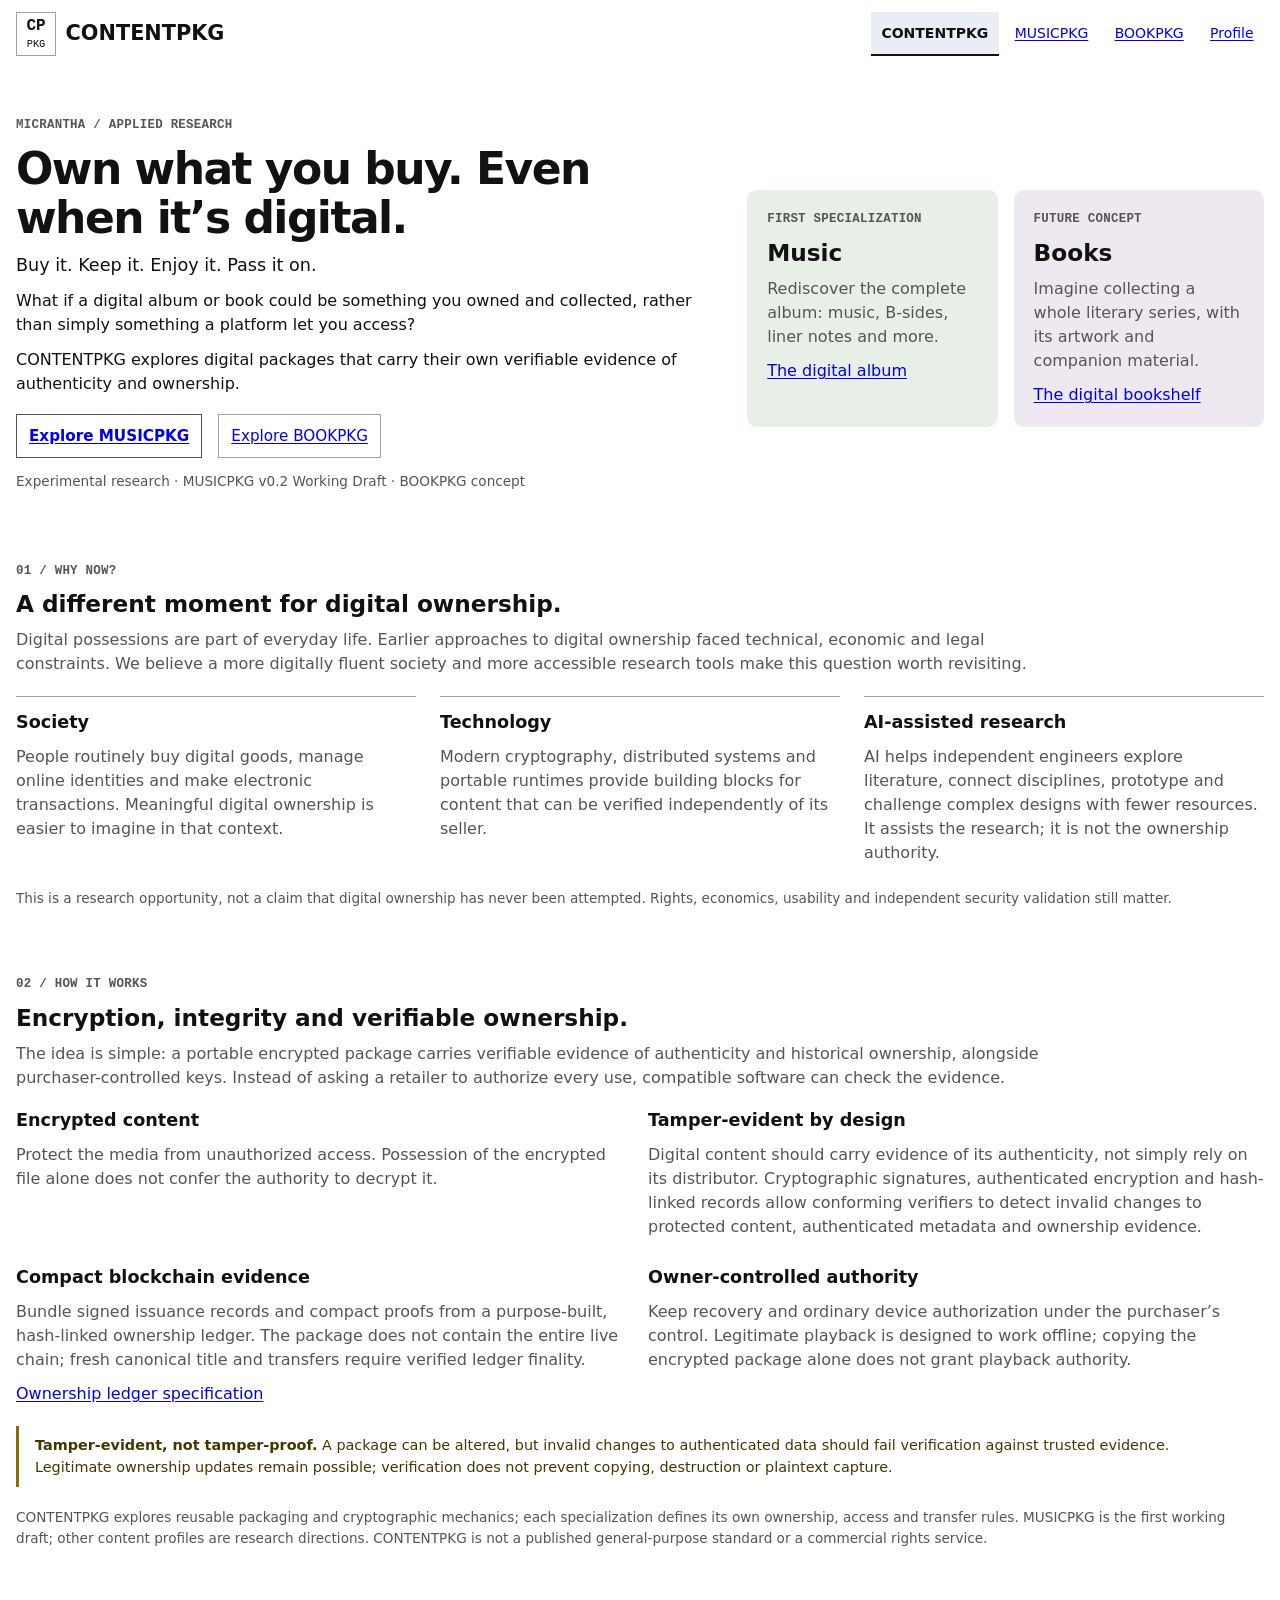
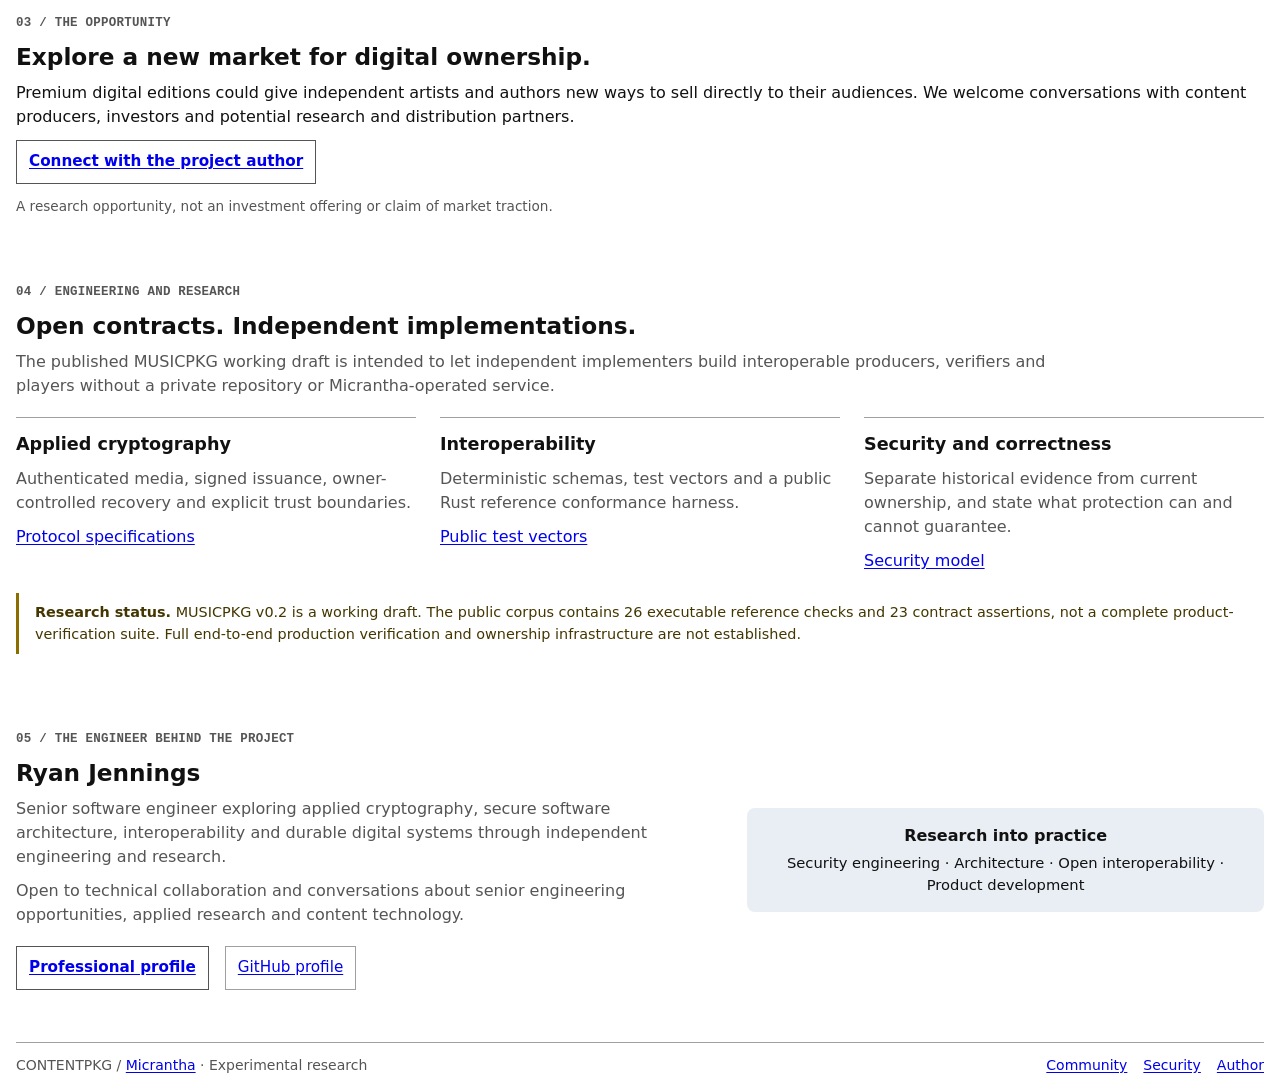
==== commit 85dc7155: "publish(pages): sync CONTENTPKG, MUSICPKG and BOOKPKG pages Source main: d0f216621fa8e3a4c5e1d273ad1" ====
--- a/index.html
+++ b/index.html
@@ -5,8 +5,8 @@
   <meta charset="utf-8">
   <meta name="viewport" content="width=device-width, initial-scale=1">
   <meta name="theme-color" content="#ffffff">
-  <meta name="description" content="CONTENTPKG explores how to own what you buy, even when it is digital. MUSICPKG reimagines the album as a complete, collectible artistic experience.">
-  <title>CONTENTPKG — Own what you buy, even when it is digital</title>
+  <meta name="description" content="Research into portable, verifiable digital ownership, starting with music and exploring books.">
+  <title>CONTENTPKG — Own what you buy</title>
   <link rel="icon" href="favicon.svg" type="image/svg+xml">
   <link rel="stylesheet" href="style.css">
 </head>
@@ -14,12 +14,10 @@
   <a class="skip" href="#main">Skip to content</a>
   <header class="wrap nav">
     <a class="brand" href="./"><span class="mark" aria-hidden="true">CP<small>PKG</small></span> CONTENTPKG</a>
-    <nav aria-label="Main navigation">
-      <a href="#music">Music ownership</a>
-      <a href="#why-now">Why now?</a>
-      <a href="#foundation">How it works</a>
-      <a href="#opportunity">Opportunity</a>
-      <a href="#engineering">Engineering</a>
+    <nav aria-label="Product navigation">
+      <a href="index.html" aria-current="page">CONTENTPKG</a>
+      <a href="musicpkg.html">MUSICPKG</a>
+      <a href="bookpkg.html">BOOKPKG</a>
       <a href="https://ryanjennin.gs/">Profile</a>
     </nav>
   </header>
@@ -29,42 +27,18 @@
         <p class="eyebrow">Micrantha / applied research</p>
         <h1>Own what you buy. Even when it’s digital.</h1>
         <p class="lede">Buy it. Keep it. Enjoy it. Pass it on.</p>
-        <p>We once bought music, books and films as things we could keep. Digital distribution brought convenience, but often changed ownership into access. CONTENTPKG explores bringing the qualities of physical ownership to digital purchases, starting with music.</p>
-        <div class="actions">
-          <a class="button primary" href="https://demo.musicpkg.micrantha.com/">Explore the music demo preview</a>
-          <a class="button" href="https://github.com/hackelia-micrantha/contentpkg-community">Read the working draft</a>
-        </div>
-        <p class="meta">Experimental research · MUSICPKG v0.2 Working Draft · Demo access may be restricted</p>
+        <p>What if a digital album or book could be something you owned and collected, rather than simply something a platform let you access?</p>
+        <p>CONTENTPKG explores digital packages that carry their own verifiable evidence of authenticity and ownership.</p>
+        <div class="actions"><a class="button primary" href="musicpkg.html">Explore MUSICPKG</a><a class="button" href="bookpkg.html">Explore BOOKPKG</a></div>
+        <p class="meta">Experimental research · MUSICPKG v0.2 Working Draft · BOOKPKG concept</p>
       </div>
-      <figure class="model">
-        <figcaption class="eyebrow">Imagine a digital album — the vision</figcaption>
-        <div class="node blue"><strong>The complete album</strong><span>Every track, B-sides, bonus recordings, artwork, lyrics, notes and videos</span></div>
-        <div class="connector" aria-hidden="true"></div>
-        <div class="model-pair">
-          <div class="node green"><strong>Enjoy and collect</strong><span>Keep your purchase. Explore the music and the story behind it.</span></div>
-          <div class="node lilac"><strong>Share through ownership</strong><span>Sell or gift it to a friend, who could transfer it back.</span></div>
-        </div>
-        <p class="meta">A proposed premium album experience. Transfers depend on permitted rights and verified ownership; the present demo explores a narrower synthetic music lifecycle.</p>
-      </figure>
-    </section>
-    <section class="wrap section" id="music">
-      <p class="eyebrow">01 / First specialization</p>
-      <h2>Make digital music like CDs again.</h2>
-      <p class="lede">Buy it. Own it. Play it. Back it up. Sell or gift it where permitted.</p>
-      <p>An album is more than its most popular songs. Imagine buying the full creative work: album tracks, B-sides, demos and alternate recordings, with a digital album sleeve containing photographs, artwork, lyrics, credits and stories about the music. It could include videos, interviews and links to related work.</p>
-      <p class="intro">MUSICPKG explores a premium album purchase that you could keep without periodic license renewal. Streaming can remain a way to discover music; a complete album can be something to collect and own.</p>
       <div class="grid two">
-        <article class="panel green"><span class="eyebrow">For listeners</span><h3>More than a playlist</h3><p>Explore the whole album, read its notes, and keep a purchase designed for offline playback and purchaser-controlled recovery.</p></article>
-        <article class="panel blue"><span class="eyebrow">For creators</span><h3>Support the artist</h3><p>A premium full-album sale offers a way for artists to earn more per purchase by offering a richer experience. Actual earnings depend on pricing, rights and distribution arrangements.</p></article>
-        <article class="panel sand"><span class="eyebrow">For collectors</span><h3>Collect, sell or gift</h3><p>Where rights and transfer policy permit, sell an album to a friend, give it away, or receive it back through another legitimate transfer of ownership.</p></article>
-        <article class="panel lilac"><span class="eyebrow">For musicians</span><h3>Discover deeper cuts</h3><p>Find the lesser-known compositions, experiments and alternate arrangements that reveal an artist’s creative process and can inspire your own work.</p></article>
+        <article class="panel green"><p class="eyebrow">First specialization</p><h2>Music</h2><p>Rediscover the complete album: music, B-sides, liner notes and more.</p><a href="musicpkg.html">The digital album</a></article>
+        <article class="panel lilac"><p class="eyebrow">Future concept</p><h2>Books</h2><p>Imagine collecting a whole literary series, with its artwork and companion material.</p><a href="bookpkg.html">The digital bookshelf</a></article>
       </div>
-      <div class="note"><strong>A realistic security boundary.</strong> MUSICPKG does not promise to prevent all audio capture or erase previously obtained plaintext or keys after a transfer. Canonical title transfer depends on the stated registry trust and finality assumptions.</div>
-      <p><a class="button primary" href="https://demo.musicpkg.micrantha.com/">Open the MUSICPKG demo preview</a></p>
-      <p class="meta">The experimental demo may require access approval. The full premium multimedia album is a future product direction, not a feature of this demo. It is not a live marketplace, payment system or production ownership service.</p>
     </section>
     <section class="wrap section" id="why-now">
-      <p class="eyebrow">02 / Why now?</p>
+      <p class="eyebrow">01 / Why now?</p>
       <h2>A different moment for digital ownership.</h2>
       <p class="intro">Digital possessions are part of everyday life. Earlier approaches to digital ownership faced technical, economic and legal constraints. We believe a more digitally fluent society and more accessible research tools make this question worth revisiting.</p>
       <div class="grid three">
@@ -75,7 +49,7 @@
       <p class="meta">This is a research opportunity, not a claim that digital ownership has never been attempted. Rights, economics, usability and independent security validation still matter.</p>
     </section>
     <section class="wrap section" id="foundation">
-      <p class="eyebrow">03 / How it works</p>
+      <p class="eyebrow">02 / How it works</p>
       <h2>Encryption, integrity and verifiable ownership.</h2>
       <p class="intro">The idea is simple: a portable encrypted package carries verifiable evidence of authenticity and historical ownership, alongside purchaser-controlled keys. Instead of asking a retailer to authorize every use, compatible software can check the evidence.</p>
       <div class="grid two">
@@ -88,15 +62,14 @@
       <p class="meta">CONTENTPKG explores reusable packaging and cryptographic mechanics; each specialization defines its own ownership, access and transfer rules. MUSICPKG is the first working draft; other content profiles are research directions. CONTENTPKG is not a published general-purpose standard or a commercial rights service.</p>
     </section>
     <section class="wrap section" id="opportunity">
-      <p class="eyebrow">04 / The opportunity</p>
-      <h2>Beyond music.</h2>
-      <div class="grid two">
-        <article class="edge"><h3>Investors and partners</h3><p>Explore the intersection of durable digital purchases, direct-to-fan distribution and verifiable ownership evidence. Books, artwork, films and other digital collections could benefit from related packaging ideas. These are future research directions, with their own access and ownership policies.</p><p>The opportunity is a research hypothesis, not a claim of market traction or an investment offering.</p><a href="https://ryanjennin.gs/">Connect with the project author</a></article>
-        <article class="edge"><h3>Artists, labels and publishers</h3><p>A richer digital edition could complement streaming and offer independent creators a new way to sell directly to their audience. The research explores legitimate purchases without requiring publishers to authorize every ordinary playback.</p><a href="https://github.com/hackelia-micrantha/contentpkg-community/blob/main/PRODUCT.md">Explore the creator and listener contract</a></article>
-      </div>
+      <p class="eyebrow">03 / The opportunity</p>
+      <h2>Explore a new market for digital ownership.</h2>
+      <p>Premium digital editions could give independent artists and authors new ways to sell directly to their audiences. We welcome conversations with content producers, investors and potential research and distribution partners.</p>
+      <p><a class="button primary" href="https://ryanjennin.gs/">Connect with the project author</a></p>
+      <p class="meta">A research opportunity, not an investment offering or claim of market traction.</p>
     </section>
     <section class="wrap section" id="engineering">
-      <p class="eyebrow">05 / Engineering and research</p>
+      <p class="eyebrow">04 / Engineering and research</p>
       <h2>Open contracts. Independent implementations.</h2>
       <p class="intro">The published MUSICPKG working draft is intended to let independent implementers build interoperable producers, verifiers and players without a private repository or Micrantha-operated service.</p>
       <div class="grid three">
@@ -108,7 +81,7 @@
     </section>
     <section class="wrap section about" id="about">
       <div>
-        <p class="eyebrow">06 / The engineer behind the project</p>
+        <p class="eyebrow">05 / The engineer behind the project</p>
         <h2>Ryan Jennings</h2>
         <p>Senior software engineer exploring applied cryptography, secure software architecture, interoperability and durable digital systems through independent engineering and research.</p>
         <p>Open to technical collaboration and conversations about senior engineering opportunities, applied research and content technology.</p>
--- a/style.css
+++ b/style.css
@@ -82,3 +82,8 @@
 @media (forced-colors: active) {
   .node, .panel { border: 1px solid CanvasText; }
 }
+
+/* Product navigation: distinguish the current page without relying on color. */
+.nav nav { gap: .35rem; }
+.nav nav a { display: inline-flex; align-items: center; min-height: 44px; padding: .35rem .65rem; border-bottom: 2px solid transparent; }
+.nav nav a[aria-current="page"] { color: var(--ink); font-weight: 700; background: var(--blue); border-bottom-color: currentColor; text-decoration: none; }
